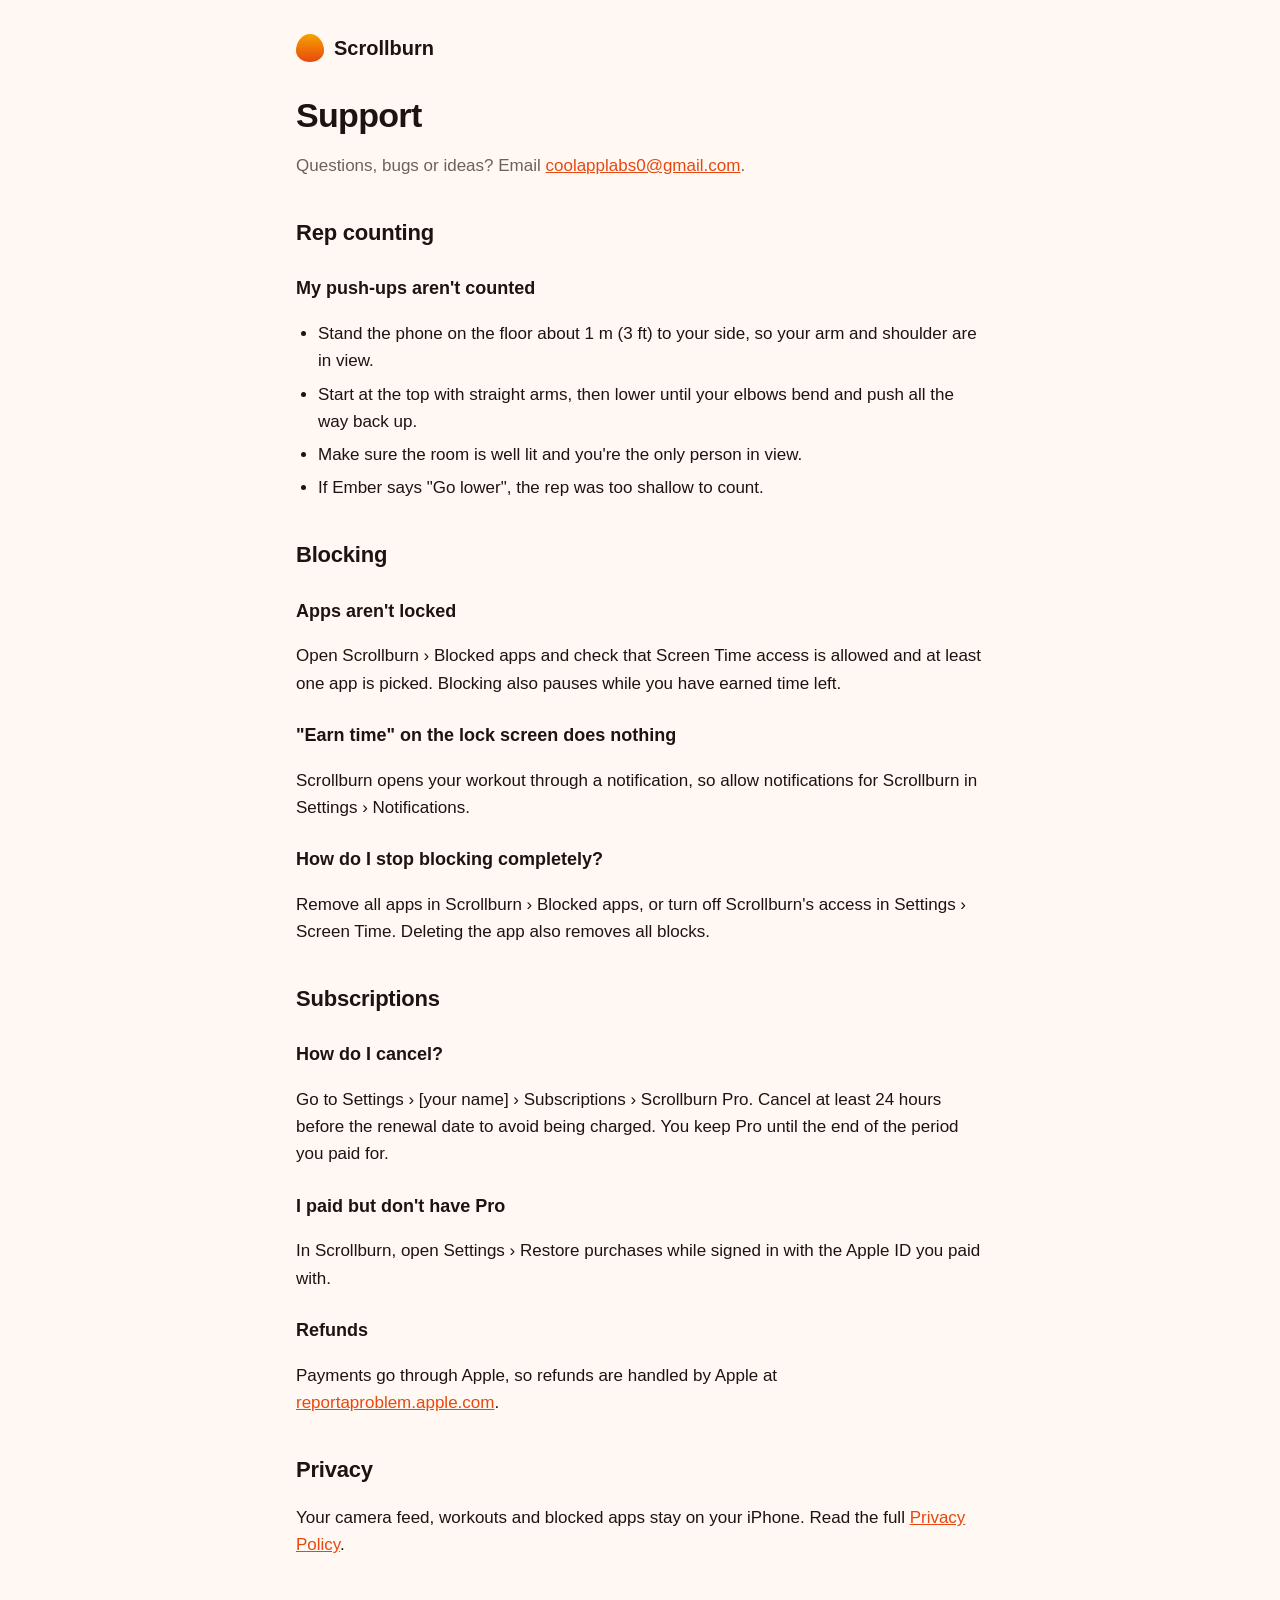
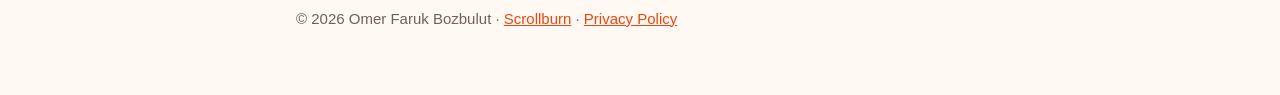
==== support/index.html @ 4b59adb9 "Scrollburn website: privacy policy, support and landing page Co-Authored-By: Claude Opus 5.5 <norepl" ====
<!doctype html>
<html lang="en">
<head>
  <meta charset="utf-8">
  <meta name="viewport" content="width=device-width, initial-scale=1">
  <title>Scrollburn Support</title>
  <meta name="description" content="Help with Scrollburn: rep counting, blocking, subscriptions and contact.">
  <link rel="stylesheet" href="../style.css">
</head>
<body>
<main>
  <header class="site"><span class="logo" aria-hidden="true"></span><a href="../">Scrollburn</a></header>
  <h1>Support</h1>
  <p class="muted">Questions, bugs or ideas? Email <a href="mailto:coolapplabs0@gmail.com">coolapplabs0@gmail.com</a>.</p>

  <h2>Rep counting</h2>
  <h3>My push-ups aren't counted</h3>
  <ul>
    <li>Stand the phone on the floor about 1 m (3 ft) to your side, so your arm and shoulder are in view.</li>
    <li>Start at the top with straight arms, then lower until your elbows bend and push all the way back up.</li>
    <li>Make sure the room is well lit and you're the only person in view.</li>
    <li>If Ember says "Go lower", the rep was too shallow to count.</li>
  </ul>

  <h2>Blocking</h2>
  <h3>Apps aren't locked</h3>
  <p>Open Scrollburn › Blocked apps and check that Screen Time access is allowed and at least one app is picked. Blocking also pauses while you have earned time left.</p>
  <h3>"Earn time" on the lock screen does nothing</h3>
  <p>Scrollburn opens your workout through a notification, so allow notifications for Scrollburn in Settings › Notifications.</p>
  <h3>How do I stop blocking completely?</h3>
  <p>Remove all apps in Scrollburn › Blocked apps, or turn off Scrollburn's access in Settings › Screen Time. Deleting the app also removes all blocks.</p>

  <h2>Subscriptions</h2>
  <h3>How do I cancel?</h3>
  <p>Go to Settings › [your name] › Subscriptions › Scrollburn Pro. Cancel at least 24 hours before the renewal date to avoid being charged. You keep Pro until the end of the period you paid for.</p>
  <h3>I paid but don't have Pro</h3>
  <p>In Scrollburn, open Settings › Restore purchases while signed in with the Apple ID you paid with.</p>
  <h3>Refunds</h3>
  <p>Payments go through Apple, so refunds are handled by Apple at <a href="https://reportaproblem.apple.com">reportaproblem.apple.com</a>.</p>

  <h2>Privacy</h2>
  <p>Your camera feed, workouts and blocked apps stay on your iPhone. Read the full <a href="../privacy/">Privacy Policy</a>.</p>

  <footer>© 2026 Omer Faruk Bozbulut · <a href="../">Scrollburn</a> · <a href="../privacy/">Privacy Policy</a></footer>
</main>
</body>
</html>
---- style.css ----
:root {
  --bg: #FFF8F3;
  --surface: #FFFFFF;
  --text: #1C1410;
  --muted: #6E615A;
  --stroke: rgba(28, 20, 16, 0.10);
  --ember: #E8480F;
  --flame: #F5A300;
}
@media (prefers-color-scheme: dark) {
  :root {
    --bg: #0E0B0A;
    --surface: #1A1512;
    --text: #FFF6EF;
    --muted: #B3A59C;
    --stroke: rgba(255, 255, 255, 0.10);
    --ember: #FF6B2C;
    --flame: #FFC247;
  }
}
* { box-sizing: border-box; }
html { -webkit-text-size-adjust: 100%; }
body {
  margin: 0;
  background: var(--bg);
  color: var(--text);
  font: 17px/1.6 -apple-system, BlinkMacSystemFont, "SF Pro Text", "Segoe UI", Roboto, Helvetica, Arial, sans-serif;
}
main { max-width: 720px; margin: 0 auto; padding: 32px 16px 64px; }
header.site { display: flex; align-items: center; gap: 10px; margin-bottom: 32px; }
header.site a { color: var(--text); text-decoration: none; font-weight: 800; font-size: 20px; }
.logo { width: 28px; height: 28px; border-radius: 50% 50% 50% 50% / 60% 60% 40% 40%; background: linear-gradient(var(--flame), var(--ember)); }
h1 { font-size: 34px; line-height: 1.15; margin: 0 0 8px; letter-spacing: -0.02em; }
h2 { font-size: 22px; margin: 36px 0 8px; letter-spacing: -0.01em; }
h3 { font-size: 18px; margin: 24px 0 4px; }
p, li { color: var(--text); }
.muted { color: var(--muted); }
a { color: var(--ember); }
ul { padding-left: 22px; }
li { margin: 6px 0; }
.card { background: var(--surface); border: 1px solid var(--stroke); border-radius: 16px; padding: 16px 20px; margin: 16px 0; }
.card ul { margin: 8px 0 0; }
.lang { display: flex; gap: 8px; margin: 16px 0 8px; }
.lang a { padding: 6px 14px; border: 1px solid var(--stroke); border-radius: 999px; text-decoration: none; color: var(--text); font-size: 15px; }
hr { border: 0; border-top: 1px solid var(--stroke); margin: 56px 0 24px; }
footer { margin-top: 48px; color: var(--muted); font-size: 15px; }
.hero { padding: 48px 0 16px; }
.hero p { font-size: 20px; color: var(--muted); margin: 0; }
.links { display: flex; flex-wrap: wrap; gap: 12px; margin-top: 24px; }
.links a { padding: 10px 18px; border-radius: 999px; background: linear-gradient(var(--flame), var(--ember)); color: #fff; text-decoration: none; font-weight: 600; }
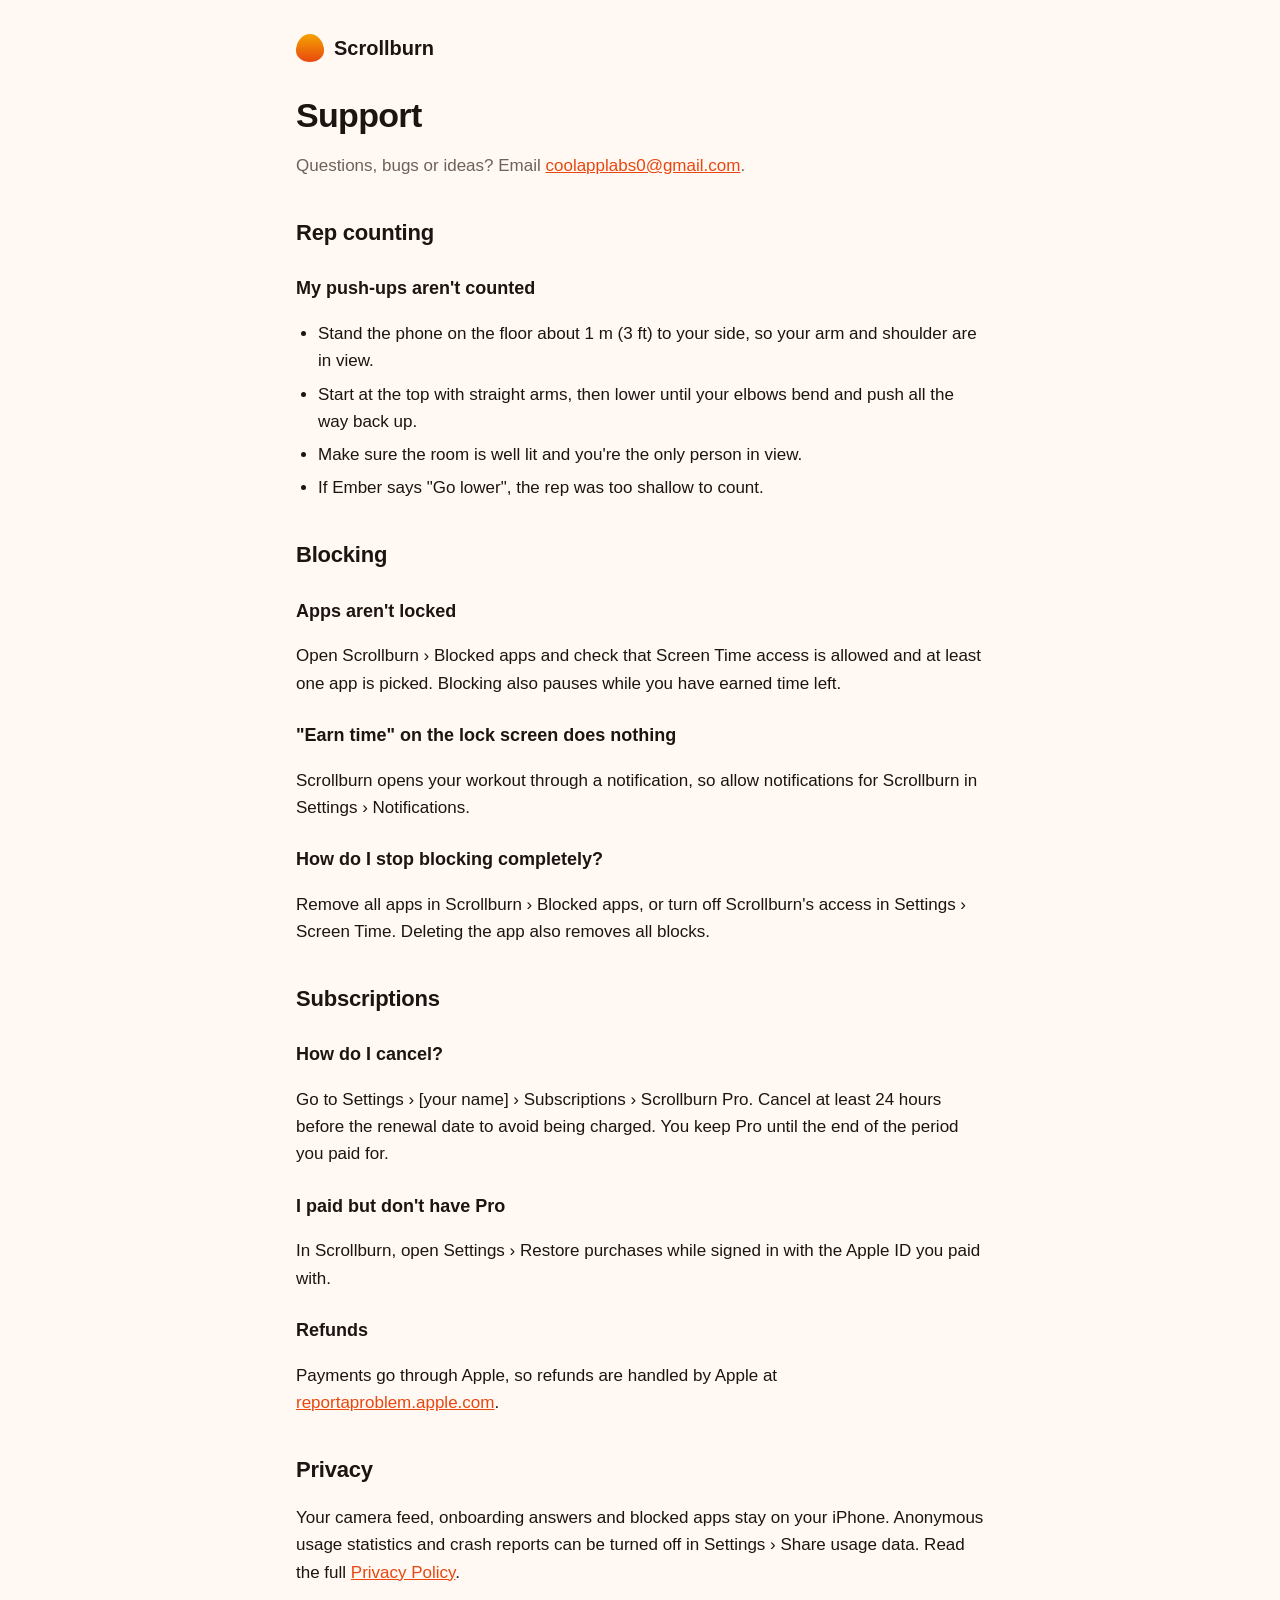
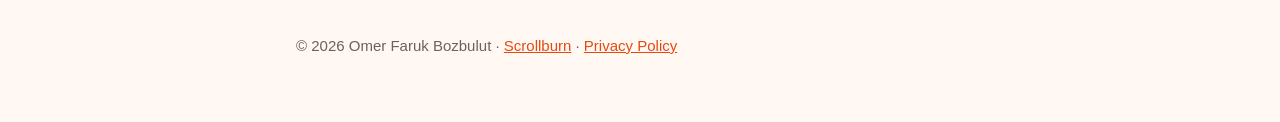
==== commit a3852ae1: "Privacy policy: Firebase Analytics and Crashlytics, opt-out in Settings Co-Authored-By: Claude Opus " ====
--- a/support/index.html
+++ b/support/index.html
@@ -39,7 +39,7 @@
   <p>Payments go through Apple, so refunds are handled by Apple at <a href="https://reportaproblem.apple.com">reportaproblem.apple.com</a>.</p>
 
   <h2>Privacy</h2>
-  <p>Your camera feed, workouts and blocked apps stay on your iPhone. Read the full <a href="../privacy/">Privacy Policy</a>.</p>
+  <p>Your camera feed, onboarding answers and blocked apps stay on your iPhone. Anonymous usage statistics and crash reports can be turned off in Settings › Share usage data. Read the full <a href="../privacy/">Privacy Policy</a>.</p>
 
   <footer>© 2026 Omer Faruk Bozbulut · <a href="../">Scrollburn</a> · <a href="../privacy/">Privacy Policy</a></footer>
 </main>
